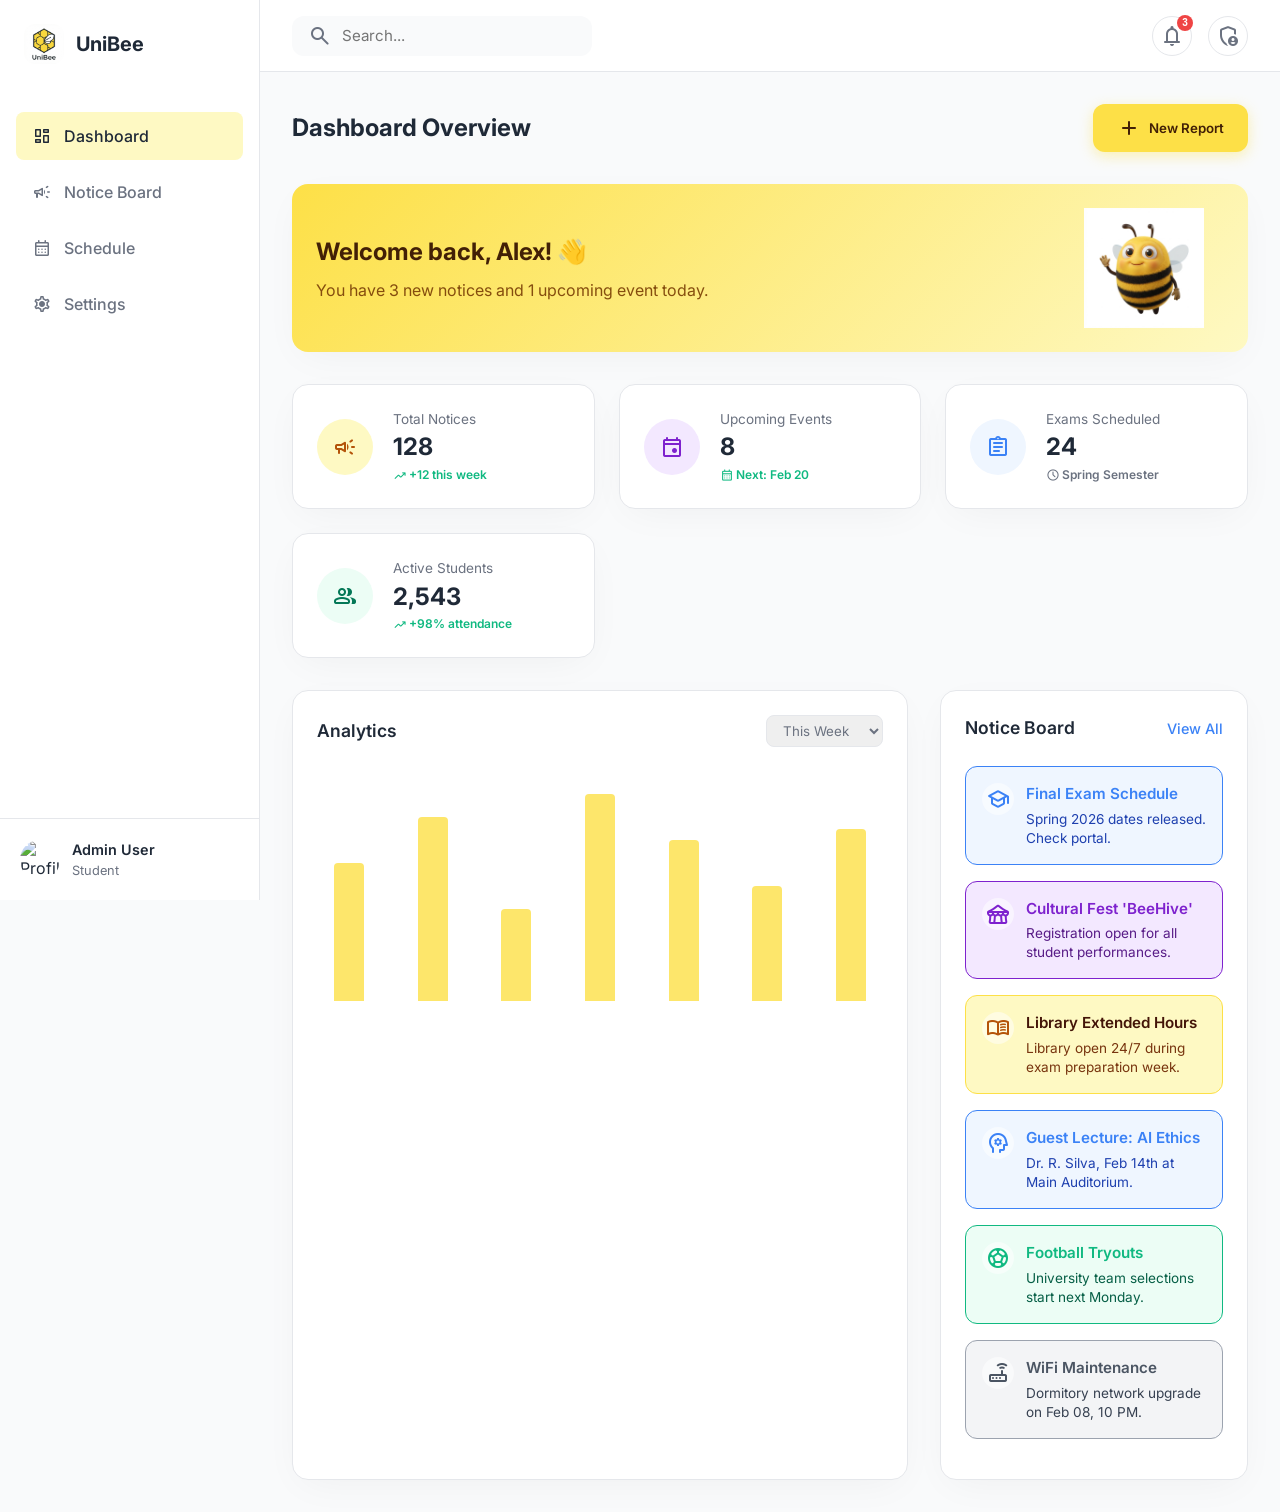
==== admin.html @ 161c79ae "Initial commit: UniBee web application" ====
<!DOCTYPE html>
<html lang="en">

<head>
    <meta charset="UTF-8">
    <meta name="viewport" content="width=device-width, initial-scale=1.0">
    <title>Admin Dashboard - UniBee</title>
    <link rel="stylesheet" href="styles.css">
    <link rel="preconnect" href="https://fonts.googleapis.com">
    <link rel="preconnect" href="https://fonts.gstatic.com" crossorigin>
    <link href="https://fonts.googleapis.com/css2?family=Inter:wght@400;500;600;700&display=swap" rel="stylesheet">
    <link rel="stylesheet"
        href="https://fonts.googleapis.com/css2?family=Material+Symbols+Rounded:opsz,wght,FILL,GRAD@24,400,0,0" />
</head>

<body>
    <div class="app-container">
        <!-- Sidebar -->
        <aside class="sidebar admin-sidebar">
            <div class="brand">
                <div class="logo-icon" style="background: transparent;">
                    <img src="assets/logo.png" alt="UniBee">
                </div>
                <h1>UniBee Admin</h1>
            </div>

            <nav class="nav-menu">
                <a href="notice-board.html" class="nav-item">
                    <span class="material-symbols-rounded">campaign</span>
                    <span>Notice Board</span>
                </a>
                <a href="#" class="nav-item active">
                    <span class="material-symbols-rounded">admin_panel_settings</span>
                    <span>Admin Panel</span>
                </a>
                <a href="analytics.html" class="nav-item">
                    <span class="material-symbols-rounded">analytics</span>
                    <span>Analytics</span>
                </a>
                <a href="schedule.html" class="nav-item">
                    <span class="material-symbols-rounded">calendar_month</span>
                    <span>Schedule</span>
                </a>
            </nav>

            <div class="user-profile">
                <img src="https://ui-avatars.com/api/?name=Admin+User&background=FDE047&color=1F2937&bold=true"
                    alt="Profile" class="avatar">
                <div class="user-info">
                    <span class="name">Admin User</span>
                    <span class="role">Super Admin</span>
                </div>
            </div>
        </aside>

        <!-- Main Content -->
        <main class="main-content">
            <header class="top-header">
                <button class="menu-toggle" id="menuToggle">
                    <span class="material-symbols-rounded">menu</span>
                </button>
                <h2 class="page-title">Admin Dashboard</h2>
                <div class="header-actions">
                    <button class="btn-primary" onclick="window.location.href='create-notice.html'">
                        <span class="material-symbols-rounded">add</span>
                        Create Notice
                    </button>
                </div>
            </header>

            <div class="content-wrapper">
                <!-- Admin Stats -->
                <div class="stats-grid">
                    <div class="card stat-card">
                        <div class="stat-icon yellow-light">
                            <span class="material-symbols-rounded">campaign</span>
                        </div>
                        <div class="stat-info">
                            <span class="label">Total Notices</span>
                            <span class="value">124</span>
                            <span class="trend up">
                                <span class="material-symbols-rounded">trending_up</span>
                                +8 this week
                            </span>
                        </div>
                    </div>
                    <div class="card stat-card">
                        <div class="stat-icon purple-light">
                            <span class="material-symbols-rounded">event_upcoming</span>
                        </div>
                        <div class="stat-info">
                            <span class="label">Upcoming Events</span>
                            <span class="value">12</span>
                            <span class="trend">
                                Next: 2 days
                            </span>
                        </div>
                    </div>
                    <div class="card stat-card">
                        <div class="stat-icon green-light">
                            <span class="material-symbols-rounded">visibility</span>
                        </div>
                        <div class="stat-info">
                            <span class="label">Total Views</span>
                            <span class="value">45.2k</span>
                            <span class="trend up">
                                +15%
                            </span>
                        </div>
                    </div>
                </div>

                <!-- Existing Notices List -->
                <div class="card">
                    <div class="card-header">
                        <h3>Manage Notices</h3>
                        <div class="filter-actions">
                            <button class="icon-btn">
                                <span class="material-symbols-rounded">filter_list</span>
                            </button>
                        </div>
                    </div>

                    <div class="admin-notice-list">
                        <div class="admin-notice-item">
                            <div class="notice-info">
                                <h4>Final Exam Schedule</h4>
                                <span class="meta">Academic • Feb 12, 2026</span>
                            </div>
                            <div class="notice-actions">
                                <div class="view-count">
                                    <span class="material-symbols-rounded">visibility</span>
                                    1.2k
                                </div>
                                <button class="icon-btn small">
                                    <span class="material-symbols-rounded">edit</span>
                                </button>
                                <button class="icon-btn small danger">
                                    <span class="material-symbols-rounded">delete</span>
                                </button>
                            </div>
                        </div>

                        <div class="admin-notice-item">
                            <div class="notice-info">
                                <h4>Cultural Fest 'BeeHive'</h4>
                                <span class="meta">Events • Feb 20, 2026</span>
                            </div>
                            <div class="notice-actions">
                                <div class="view-count">
                                    <span class="material-symbols-rounded">visibility</span>
                                    3.4k
                                </div>
                                <button class="icon-btn small">
                                    <span class="material-symbols-rounded">edit</span>
                                </button>
                                <button class="icon-btn small danger">
                                    <span class="material-symbols-rounded">delete</span>
                                </button>
                            </div>
                        </div>

                        <div class="admin-notice-item">
                            <div class="notice-info">
                                <h4>Library Extended Hours</h4>
                                <span class="meta">General • Feb 10, 2026</span>
                            </div>
                            <div class="notice-actions">
                                <div class="view-count">
                                    <span class="material-symbols-rounded">visibility</span>
                                    890
                                </div>
                                <button class="icon-btn small">
                                    <span class="material-symbols-rounded">edit</span>
                                </button>
                                <button class="icon-btn small danger">
                                    <span class="material-symbols-rounded">delete</span>
                                </button>
                            </div>
                        </div>

                        <div class="admin-notice-item">
                            <div class="notice-info">
                                <h4>Guest Lecture: AI Ethics</h4>
                                <span class="meta">Academic • Feb 14, 2026</span>
                            </div>
                            <div class="notice-actions">
                                <div class="view-count">
                                    <span class="material-symbols-rounded">visibility</span>
                                    450
                                </div>
                                <button class="icon-btn small">
                                    <span class="material-symbols-rounded">edit</span>
                                </button>
                                <button class="icon-btn small danger">
                                    <span class="material-symbols-rounded">delete</span>
                                </button>
                            </div>
                        </div>

                        <div class="admin-notice-item">
                            <div class="notice-info">
                                <h4>WiFi Maintenance</h4>
                                <span class="meta">System • Feb 08, 2026</span>
                            </div>
                            <div class="notice-actions">
                                <div class="view-count">
                                    <span class="material-symbols-rounded">visibility</span>
                                    2.1k
                                </div>
                                <button class="icon-btn small">
                                    <span class="material-symbols-rounded">edit</span>
                                </button>
                                <button class="icon-btn small danger">
                                    <span class="material-symbols-rounded">delete</span>
                                </button>
                            </div>
                        </div>
                    </div>
                </div>
            </div>
        </main>
    </div>
    <script src="script.js"></script>
</body>

</html>
---- styles.css ----
:root {
    /* Colors */
    --primary-color: #FDE047;
    /* Yellow-300/400 approx */
    --primary-hover: #FACC15;
    --primary-text: #422006;
    /* Dark brown text for contrast on yellow */

    --bg-body: #F9FAFB;
    --bg-card: #FFFFFF;
    --bg-sidebar: #FFFFFF;

    --text-main: #1F2937;
    --text-muted: #6B7280;
    --border-color: #E5E7EB;

    /* Semantic Colors */
    --success: #10B981;
    --danger: #EF4444;
    --warning: #F59E0B;
    --info: #3B82F6;

    /* Light variants for backgrounds */
    --info-light: #EFF6FF;
    --success-light: #ECFDF5;
    --purple-light: #F3E8FF;
    --yellow-light: #FEF9C3;

    /* Spacing */
    --radius-sm: 8px;
    --radius-md: 12px;
    --radius-lg: 16px;

    /* Shadows */
    --shadow-sm: 0 1px 2px 0 rgb(0 0 0 / 0.05);
    /* Soft, spread out shadow for modern feel */
    --shadow-card: 0 10px 40px -10px rgba(0, 0, 0, 0.05);
    --shadow-float: 0 20px 25px -5px rgba(0, 0, 0, 0.1), 0 8px 10px -6px rgba(0, 0, 0, 0.1);

    /* Transitions */
    --transition: all 0.3s ease;
}

body.dark-mode {
    --bg-body: #111827;
    --bg-card: #1F2937;
    --bg-sidebar: #1F2937;
    --text-main: #F9FAFB;
    --text-muted: #9CA3AF;
    --border-color: #374151;
    --shadow-sm: 0 1px 2px 0 rgb(0 0 0 / 0.3);
    --shadow-card: 0 10px 15px -3px rgba(0, 0, 0, 0.4);

    /* Adjust semantic colors for dark mode if needed */
    --info-light: rgba(59, 130, 246, 0.2);
    --success-light: rgba(16, 185, 129, 0.2);
    --purple-light: rgba(168, 85, 247, 0.2);
    --yellow-light: rgba(253, 224, 71, 0.1);
}

/* Empty State */
.empty-state {
    display: flex;
    flex-direction: column;
    align-items: center;
    justify-content: center;
    padding: 60px 20px;
    text-align: center;
    color: var(--text-muted);
    background: var(--bg-card);
    border-radius: var(--radius-md);
    border: 1px dashed var(--border-color);
}

.empty-state img {
    width: 120px;
    height: auto;
    margin-bottom: 24px;
    opacity: 0.8;
}

.empty-state h3 {
    font-size: 1.25rem;
    color: var(--text-main);
    margin-bottom: 8px;
}

.empty-state p {
    max-width: 300px;
    margin: 0 auto;
}


* {
    margin: 0;
    padding: 0;
    box-sizing: border-box;
}

body {
    font-family: 'Inter', sans-serif;
    background-color: var(--bg-body);
    color: var(--text-main);
    line-height: 1.5;
}

/* Layout */
.app-container {
    display: flex;
    min-height: 100vh;
}

/* Sidebar */
.sidebar {
    width: 260px;
    background-color: var(--bg-sidebar);
    border-right: 1px solid var(--border-color);
    display: flex;
    flex-direction: column;
    position: fixed;
    height: 100vh;
    left: 0;
    top: 0;
    z-index: 50;
    transition: var(--transition);
}

.brand {
    padding: 24px;
    display: flex;
    align-items: center;
    gap: 12px;
}

.logo-icon {
    width: 40px;
    height: 40px;
    background-color: var(--primary-color);
    border-radius: var(--radius-md);
    display: flex;
    align-items: center;
    justify-content: center;
    color: var(--primary-text);
    overflow: hidden;
    /* Ensure image fits */
}

.welcome-banner.gradient-bg {
    display: flex;
    justify-content: space-between;
    align-items: center;
    margin-bottom: 32px;
    background: linear-gradient(135deg, #FDE047 0%, #FEF9C3 100%);
    border: none;
}

.welcome-text h2 {
    color: var(--primary-text);
    margin-bottom: 8px;
}

.welcome-text p {
    color: #854D0E;
    /* Darker yellow-brown */
}

.logo-icon img {
    width: 100%;
    height: 100%;
    object-fit: cover;
}

.brand h1 {
    font-size: 1.25rem;
    font-weight: 700;
    color: var(--text-main);
}

.nav-menu {
    flex: 1;
    padding: 24px 16px;
    display: flex;
    flex-direction: column;
    gap: 8px;
}

.nav-item {
    display: flex;
    align-items: center;
    gap: 12px;
    padding: 12px 16px;
    text-decoration: none;
    color: var(--text-muted);
    border-radius: var(--radius-sm);
    transition: var(--transition);
    font-weight: 500;
}

.nav-item:hover,
.nav-item.active {
    background-color: var(--yellow-light);
    color: var(--text-main);
    /* Or dark yellow text */
}

/* Material Icons sizing adjustments */
.nav-item .material-symbols-rounded {
    font-size: 20px;
}

.user-profile {
    padding: 20px;
    border-top: 1px solid var(--border-color);
    display: flex;
    align-items: center;
    gap: 12px;
}

.avatar {
    width: 40px;
    height: 40px;
    border-radius: 50%;
    object-fit: cover;
}

.user-info {
    display: flex;
    flex-direction: column;
}

.user-info .name {
    font-weight: 600;
    font-size: 0.9rem;
}

.user-info .role {
    font-size: 0.8rem;
    color: var(--text-muted);
}

/* Main Content */
.main-content {
    flex: 1;
    margin-left: 260px;
    /* match sidebar width */
    max-width: calc(100% - 260px);
}

/* Header */
.top-header {
    height: 72px;
    background-color: var(--bg-card);
    border-bottom: 1px solid var(--border-color);
    display: flex;
    align-items: center;
    justify-content: space-between;
    padding: 0 32px;
    position: sticky;
    top: 0;
    z-index: 40;
}

.header-search {
    display: flex;
    align-items: center;
    background-color: var(--bg-body);
    padding: 8px 16px;
    border-radius: var(--radius-md);
    width: 300px;
    gap: 10px;
    color: var(--text-muted);
}

.header-search input {
    border: none;
    background: transparent;
    outline: none;
    width: 100%;
    font-family: inherit;
    font-size: 0.95rem;
}

.header-actions {
    display: flex;
    align-items: center;
    gap: 16px;
}

.icon-btn {
    width: 40px;
    height: 40px;
    border-radius: 50%;
    border: 1px solid var(--border-color);
    background: transparent;
    display: flex;
    align-items: center;
    justify-content: center;
    cursor: pointer;
    color: var(--text-muted);
    position: relative;
    transition: var(--transition);
}

.icon-btn:hover {
    background-color: var(--bg-body);
    color: var(--text-main);
}

.badge {
    position: absolute;
    top: -2px;
    right: -2px;
    background-color: var(--danger);
    color: white;
    font-size: 10px;
    font-weight: 700;
    height: 16px;
    min-width: 16px;
    border-radius: 8px;
    display: flex;
    align-items: center;
    justify-content: center;
    padding: 0 4px;
}

/* Dashboard Content */
.content-wrapper {
    padding: 32px;
    max-width: 1400px;
    margin: 0 auto;
}

.page-header {
    display: flex;
    justify-content: space-between;
    align-items: center;
    margin-bottom: 32px;
}

.page-header h2 {
    font-size: 1.5rem;
    font-weight: 700;
}

.btn-primary {
    background-color: var(--primary-color);
    color: var(--primary-text);
    border: none;
    padding: 12px 24px;
    border-radius: var(--radius-md);
    font-weight: 600;
    display: flex;
    align-items: center;
    gap: 8px;
    cursor: pointer;
    transition: var(--transition);
    font-family: inherit;
    box-shadow: 0 4px 14px 0 rgba(253, 224, 71, 0.4);
    /* soft yellow glow */
}

.btn-primary:hover {
    background-color: var(--primary-hover);
    transform: translateY(-1px);
}

/* Cards */
.card {
    background-color: var(--bg-card);
    border-radius: var(--radius-lg);
    box-shadow: var(--shadow-card);
    padding: 24px;
    border: 1px solid var(--border-color);
    /* Subtle border for clean look */
}

/* Stats Grid */
.stats-grid {
    display: grid;
    grid-template-columns: repeat(auto-fit, minmax(240px, 1fr));
    gap: 24px;
    margin-bottom: 32px;
}

.stat-card {
    display: flex;
    align-items: center;
    gap: 20px;
}

.stat-icon {
    width: 56px;
    height: 56px;
    border-radius: 50%;
    display: flex;
    align-items: center;
    justify-content: center;
    color: var(--text-main);
}

.yellow-light {
    background-color: var(--yellow-light);
    color: #B45309;
}

.purple-light {
    background-color: var(--purple-light);
    color: #7E22CE;
}

.green-light {
    background-color: var(--success-light);
    color: #047857;
}

.stat-info {
    display: flex;
    flex-direction: column;
}

.stat-info .label {
    font-size: 0.85rem;
    color: var(--text-muted);
    margin-bottom: 4px;
}

.stat-info .value {
    font-size: 1.5rem;
    font-weight: 700;
    line-height: 1.2;
}

.trend {
    display: flex;
    align-items: center;
    font-size: 0.75rem;
    font-weight: 600;
    margin-top: 4px;
    gap: 2px;
}

.trend.up {
    color: var(--success);
}

.trend.down {
    color: var(--danger);
}

.trend .material-symbols-rounded {
    font-size: 14px;
}

/* Dashboard Grid */
.dashboard-grid {
    display: grid;
    grid-template-columns: 2fr 1fr;
    gap: 32px;
}

@media (max-width: 1024px) {
    .dashboard-grid {
        grid-template-columns: 1fr;
    }
}

.card-header {
    display: flex;
    justify-content: space-between;
    align-items: center;
    margin-bottom: 24px;
}

.card-header h3 {
    font-size: 1.1rem;
    font-weight: 600;
}

.select-input {
    padding: 6px 12px;
    border-radius: var(--radius-sm);
    border: 1px solid var(--border-color);
    font-family: inherit;
    color: var(--text-muted);
}

.chart-placeholder {
    height: 250px;
    display: flex;
    align-items: flex-end;
    justify-content: center;
    padding-bottom: 20px;
}

.bar-chart-mock {
    display: flex;
    align-items: flex-end;
    gap: 20px;
    height: 100%;
    width: 100%;
    justify-content: space-around;
}

.bar {
    width: 30px;
    background-color: var(--primary-color);
    border-radius: 4px 4px 0 0;
    opacity: 0.8;
    transition: var(--transition);
}

.bar:hover {
    opacity: 1;
    height: calc(100% + 5px) !important;
}

/* Activity List */
.activity-list {
    display: flex;
    flex-direction: column;
    gap: 20px;
}

.activity-item {
    display: flex;
    gap: 16px;
    align-items: flex-start;
}

.activity-icon {
    width: 36px;
    height: 36px;
    border-radius: 50%;
    display: flex;
    align-items: center;
    justify-content: center;
    font-size: 0.8rem;
    font-weight: 700;
    flex-shrink: 0;
}

.activity-icon.yellow {
    background-color: var(--yellow-light);
    color: #B45309;
}

.activity-icon.blue {
    background-color: var(--info-light);
    color: var(--info);
}

.activity-icon.green {
    background-color: var(--success-light);
    color: var(--success);
}

.activity-details p {
    font-size: 0.9rem;
    color: var(--text-main);
    line-height: 1.4;
}

.activity-details .time {
    font-size: 0.75rem;
    color: var(--text-muted);
}

.link-btn {
    text-decoration: none;
    color: var(--info);
    font-weight: 500;
    font-size: 0.9rem;
}

.menu-toggle {
    display: none;
}

/* Mobile Responsiveness */
@media (max-width: 768px) {
    .sidebar {
        transform: translateX(-100%);
    }

    .sidebar.active {
        transform: translateX(0);
    }

    .main-content {
        margin-left: 0;
        max-width: 100%;
    }

    .menu-toggle {
        display: block;
        background: none;
        border: none;
        cursor: pointer;
        padding: 4px;
    }

    .header-search {
        display: none;
        /* Hide search on mobile for simplicity */
    }

    .top-header {
        padding: 0 16px;
    }

    .content-wrapper {
        padding: 20px 16px;
    }
}

/* Authentication Pages */
.auth-body {
    background-color: var(--bg-body);
    display: flex;
    align-items: center;
    justify-content: center;
    min-height: 100vh;
}

.auth-container {
    padding: 24px;
    width: 100%;
    max-width: 440px;
}

.auth-card {
    background: var(--bg-card);
    padding: 40px;
    border-radius: var(--radius-lg);
    box-shadow: var(--shadow-card);
    border: 1px solid var(--border-color);
}

.auth-header {
    text-align: center;
    margin-bottom: 32px;
}

.logo-icon.large {
    width: 56px;
    height: 56px;
    margin: 0 auto 20px;
    font-size: 32px;
}

.auth-header h1 {
    font-size: 1.5rem;
    font-weight: 700;
    margin-bottom: 8px;
    color: var(--text-main);
}

.auth-header p {
    color: var(--text-muted);
}

.form-group {
    margin-bottom: 20px;
}

.form-group label {
    display: block;
    font-size: 0.9rem;
    font-weight: 500;
    margin-bottom: 8px;
    color: var(--text-main);
}

.input-wrapper {
    position: relative;
    display: flex;
    align-items: center;
}

.input-wrapper .material-symbols-rounded {
    position: absolute;
    left: 12px;
    color: var(--text-muted);
    font-size: 20px;
    pointer-events: none;
}

.input-wrapper input {
    width: 100%;
    padding: 12px 12px 12px 40px;
    border-radius: var(--radius-sm);
    border: 1px solid var(--border-color);
    font-family: inherit;
    font-size: 0.95rem;
    transition: var(--transition);
}

.input-wrapper input:focus {
    outline: none;
    border-color: var(--primary-color);
    box-shadow: 0 0 0 3px var(--yellow-light);
}

.form-actions {
    display: flex;
    justify-content: flex-end;
    margin-bottom: 24px;
}

.forgot-pass {
    font-size: 0.85rem;
    color: var(--primary-text);
    text-decoration: none;
    font-weight: 500;
}

.full-width {
    width: 100%;
    justify-content: center;
}

.auth-footer {
    margin-top: 24px;
    text-align: center;
    font-size: 0.9rem;
    color: var(--text-muted);
}

.auth-footer a {
    color: var(--primary-text);
    text-decoration: none;
    font-weight: 600;
}

/* Notice Cards */
.notice-card {
    background-color: var(--yellow-light);
    border: 1px solid var(--primary-color);
    padding: 16px;
    border-radius: var(--radius-md);
    margin-bottom: 16px;
    display: flex;
    gap: 12px;
    align-items: flex-start;
}

.notice-icon {
    color: #B45309;
    /* Dark yellow/brown */
    background: rgba(255, 255, 255, 0.5);
    width: 32px;
    height: 32px;
    border-radius: 50%;
    display: flex;
    align-items: center;
    justify-content: center;
    flex-shrink: 0;
}

.notice-content h4 {
    font-size: 0.95rem;
    font-weight: 600;
    color: #431407;
    /* Darkest brown */
    margin-bottom: 4px;
}

.notice-content p {
    font-size: 0.85rem;
    color: #78350F;
    line-height: 1.4;
}

/* Notice Details Page */
.header-left {
    display: flex;
    align-items: center;
    gap: 16px;
}

.back-btn {
    border: none;
    background-color: var(--bg-body);
}

.page-title {
    font-size: 1.25rem;
    font-weight: 700;
}

.detail-card {
    background: var(--bg-card);
    border-radius: var(--radius-lg);
    box-shadow: var(--shadow-card);
    overflow: hidden;
    padding: 40px;
    max-width: 800px;
    margin: 0 auto;
}

.detail-header {
    margin-bottom: 24px;
}

.meta-tags {
    display: flex;
    gap: 12px;
    margin-bottom: 16px;
}

.badge-tag {
    display: inline-flex;
    align-items: center;
    gap: 6px;
    padding: 4px 12px;
    border-radius: 20px;
    font-size: 0.8rem;
    font-weight: 600;
}

.badge-tag.category {
    background-color: var(--yellow-light);
    color: #B45309;
}

.badge-tag.date {
    background-color: var(--bg-body);
    color: var(--text-muted);
}

.badge-tag .material-symbols-rounded {
    font-size: 16px;
}

.detail-header h1 {
    font-size: 2rem;
    line-height: 1.2;
}

.media-preview {
    width: 100%;
    aspect-ratio: 16 / 9;
    background-color: var(--bg-body);
    border-radius: var(--radius-md);
    display: flex;
    align-items: center;
    justify-content: center;
    margin-bottom: 32px;
    border: 2px dashed var(--border-color);
}

.placeholder-media {
    text-align: center;
    color: var(--text-muted);
}

.placeholder-media .material-symbols-rounded {
    font-size: 48px;
    margin-bottom: 8px;
    display: block;
}

.detail-body {
    font-size: 1.05rem;
    line-height: 1.7;
    margin-bottom: 40px;
    color: var(--text-main);
}

.detail-body p {
    margin-bottom: 16px;
}

.detail-body h3 {
    margin: 24px 0 16px;
    font-size: 1.2rem;
}

.detail-body ul {
    list-style-position: inside;
    margin-bottom: 16px;
    padding-left: 16px;
}

.detail-actions {
    display: flex;
    gap: 16px;
    padding-top: 24px;
    border-top: 1px solid var(--border-color);
}

.btn-secondary {
    background-color: transparent;
    border: 1px solid var(--border-color);
    padding: 12px 24px;
    border-radius: var(--radius-md);
    font-weight: 600;
    cursor: pointer;
    font-family: inherit;
    display: flex;
    align-items: center;
    gap: 8px;
    color: var(--text-main);
    transition: var(--transition);
}

.btn-secondary:hover {
    background-color: var(--bg-body);
}

/* Admin Dashboard */
.admin-notice-list {
    display: flex;
    flex-direction: column;
}

.admin-notice-item {
    display: flex;
    justify-content: space-between;
    align-items: center;
    padding: 20px;
    border-bottom: 1px solid var(--border-color);
    transition: var(--transition);
}

.admin-notice-item:last-child {
    border-bottom: none;
}

.admin-notice-item:hover {
    background-color: var(--bg-body);
}

.notice-info h4 {
    font-size: 1rem;
    font-weight: 600;
    margin-bottom: 4px;
}

.notice-info .meta {
    font-size: 0.85rem;
    color: var(--text-muted);
}

.notice-actions {
    display: flex;
    align-items: center;
    gap: 16px;
}

.view-count {
    display: flex;
    align-items: center;
    gap: 6px;
    font-size: 0.85rem;
    color: var(--text-muted);
    margin-right: 16px;
}

.view-count .material-symbols-rounded {
    font-size: 18px;
}

.icon-btn.small {
    width: 32px;
    height: 32px;
}

.icon-btn.small .material-symbols-rounded {
    font-size: 18px;
}

.icon-btn.danger {
    color: var(--danger);
    border-color: transparent;
}

.icon-btn.danger:hover {
    background-color: #FEF2F2;
    /* Red-50 */
}

/* Create Notice Form */
.create-form-card {
    background: var(--bg-card);
    padding: 32px;
    border-radius: var(--radius-lg);
    box-shadow: var(--shadow-card);
    max-width: 800px;
    margin: 0 auto;
}

.form-section {
    margin-bottom: 24px;
}

.form-section label {
    display: block;
    margin-bottom: 8px;
    font-weight: 500;
    color: var(--text-main);
}

.form-row {
    display: flex;
    gap: 20px;
}

.form-section.half {
    flex: 1;
}

.form-input,
.form-select,
.form-textarea {
    width: 100%;
    padding: 12px;
    border-radius: var(--radius-sm);
    border: 1px solid var(--border-color);
    font-family: inherit;
    font-size: 0.95rem;
    background-color: var(--bg-body);
}

.form-input:focus,
.form-select:focus,
.form-textarea:focus {
    outline: none;
    border-color: var(--primary-color);
}

.file-upload-area {
    border: 2px dashed var(--border-color);
    border-radius: var(--radius-md);
    padding: 40px;
    text-align: center;
    background-color: var(--bg-body);
    cursor: pointer;
    transition: var(--transition);
}

.file-upload-area:hover {
    border-color: var(--primary-color);
    background-color: var(--yellow-light);
}

.file-upload-area .material-symbols-rounded {
    font-size: 48px;
    color: var(--text-muted);
    margin-bottom: 12px;
}

.upload-hint {
    display: block;
    font-size: 0.8rem;
    color: var(--text-muted);
    margin-top: 8px;
}

.form-actions-footer {
    display: flex;
    justify-content: flex-end;
    gap: 16px;
    margin-top: 32px;
    padding-top: 24px;
    border-top: 1px solid var(--border-color);
}

/* Settings Page */
.settings-container {
    max-width: 800px;
    margin: 0 auto;
    display: flex;
    flex-direction: column;
    gap: 24px;
}

.settings-card {
    padding: 0;
    /* Override default card padding for flush list */
    overflow: hidden;
}

.settings-card .card-header {
    padding: 20px 24px;
    border-bottom: 1px solid var(--border-color);
    margin-bottom: 0;
    background-color: rgba(0, 0, 0, 0.02);
}

.setting-item {
    display: flex;
    justify-content: space-between;
    align-items: center;
    padding: 24px;
    border-bottom: 1px solid var(--border-color);
}

.setting-item:last-child {
    border-bottom: none;
}

.setting-info h4 {
    font-size: 1rem;
    font-weight: 600;
    margin-bottom: 4px;
}

.setting-info p {
    font-size: 0.85rem;
    color: var(--text-muted);
}

.text-danger {
    color: var(--danger);
}

/* Toggle Switch */
.switch {
    position: relative;
    display: inline-block;
    width: 52px;
    height: 28px;
}

.switch input {
    opacity: 0;
    width: 0;
    height: 0;
}

.slider {
    position: absolute;
    cursor: pointer;
    top: 0;
    left: 0;
    right: 0;
    bottom: 0;
    background-color: #E5E7EB;
    transition: .4s;
}

.slider:before {
    position: absolute;
    content: "";
    height: 20px;
    width: 20px;
    left: 4px;
    bottom: 4px;
    background-color: white;
    transition: .4s;
    box-shadow: 0 1px 2px rgba(0, 0, 0, 0.1);
}

input:checked+.slider {
    background-color: var(--primary-color);
}

input:checked+.slider:before {
    transform: translateX(24px);
}

.slider.round {
    border-radius: 34px;
}

.slider.round:before {
    border-radius: 50%;
}

/* Font Controls */
.font-controls {
    display: flex;
    background-color: var(--bg-body);
    border-radius: var(--radius-sm);
    padding: 4px;
    border: 1px solid var(--border-color);
}

.font-btn {
    border: none;
    background: transparent;
    padding: 6px 16px;
    cursor: pointer;
    border-radius: 4px;
    font-weight: 700;
    color: var(--text-muted);
}

.font-btn.small {
    font-size: 12px;
}

.font-btn.medium {
    font-size: 16px;
}

.font-btn.large {
    font-size: 20px;
}

.font-btn.active {
    background-color: white;
    box-shadow: var(--shadow-sm);
    color: var(--text-main);
}

/* Notice Board Page */
.notice-filters {
    margin-bottom: 32px;
    display: flex;
    flex-direction: column;
    gap: 20px;
}

.search-bar-large {
    display: flex;
    align-items: center;
    background-color: var(--bg-body);
    padding: 12px 16px;
    border-radius: var(--radius-md);
    border: 1px solid var(--border-color);
    gap: 12px;
    color: var(--text-muted);
}

.search-bar-large input {
    border: none;
    background: transparent;
    outline: none;
    width: 100%;
    font-family: inherit;
    font-size: 1rem;
}

.filter-chips {
    display: flex;
    gap: 12px;
    flex-wrap: wrap;
}

.filter-chip {
    padding: 8px 20px;
    border-radius: 24px;
    border: 1px solid var(--border-color);
    background-color: var(--bg-body);
    color: var(--text-muted);
    font-weight: 500;
    cursor: pointer;
    transition: var(--transition);
    font-family: inherit;
}

.filter-chip:hover {
    background-color: #F3F4F6;
}

.filter-chip.active {
    background-color: var(--primary-color);
    color: var(--primary-text);
    border-color: var(--primary-color);
    box-shadow: var(--shadow-sm);
}

.notice-grid {
    display: grid;
    grid-template-columns: repeat(auto-fill, minmax(300px, 1fr));
    gap: 24px;
}

.notice-card.full-height {
    display: flex;
    flex-direction: column;
    margin-bottom: 0;
    height: 100%;
    transition: var(--transition);
}

.notice-card.full-height:hover {
    transform: translateY(-4px);
    box-shadow: var(--shadow-card);
}

.notice-header {
    display: flex;
    justify-content: space-between;
    align-items: flex-start;
    margin-bottom: 12px;
    width: 100%;
}

/* Profile Settings */
.profile-edit-header {
    display: flex;
    gap: 20px;
    align-items: center;
    width: 100%;
}

.avatar.large {
    width: 80px;
    height: 80px;
}

.profile-actions {
    display: flex;
    gap: 12px;
}

.setting-input-group {
    width: 100%;
    display: flex;
    flex-direction: column;
    gap: 8px;
}

.setting-input-group label {
    font-weight: 500;
    font-size: 0.9rem;
}

.form-input {
    padding: 10px 12px;
    border: 1px solid var(--border-color);
    border-radius: var(--radius-sm);
    font-family: inherit;
    font-size: 1rem;
    width: 100%;
}

/* Schedule Page */
.schedule-layout {
    display: grid;
    grid-template-columns: 2fr 1fr;
    gap: 24px;
}

@media (max-width: 1024px) {
    .schedule-layout {
        grid-template-columns: 1fr;
    }
}

.calendar-header {
    display: flex;
    justify-content: space-between;
    align-items: center;
    margin-bottom: 20px;
}

.calendar-grid {
    display: grid;
    grid-template-columns: repeat(7, 1fr);
    text-align: center;
    gap: 8px;
}

.weekday {
    font-weight: 600;
    color: var(--text-muted);
    padding-bottom: 12px;
}

.day {
    aspect-ratio: 1;
    display: flex;
    align-items: center;
    justify-content: center;
    border-radius: 50%;
    cursor: pointer;
    position: relative;
    font-weight: 500;
}

.day:hover {
    background-color: #F3F4F6;
}

.day.current {
    background-color: var(--primary-color);
    color: var(--primary-text);
    font-weight: 700;
}

.day.muted {
    color: #D1D5DB;
}

.dot {
    position: absolute;
    bottom: 4px;
    width: 5px;
    height: 5px;
    border-radius: 50%;
}

.dot.academic {
    background-color: var(--info);
}

.dot.event {
    background-color: #7E22CE;
}

.dot.sports {
    background-color: var(--success);
}

.dot.system {
    background-color: #4B5563;
}

.events-list {
    display: flex;
    flex-direction: column;
    gap: 16px;
}

.event-item {
    display: flex;
    gap: 16px;
    padding-bottom: 16px;
    border-bottom: 1px solid var(--border-color);
}

.event-item:last-child {
    border-bottom: none;
}

.event-date {
    display: flex;
    flex-direction: column;
    align-items: center;
    background-color: var(--bg-body);
    padding: 8px 12px;
    border-radius: var(--radius-sm);
    min-width: 60px;
}

.day-num {
    font-size: 1.2rem;
    font-weight: 700;
}

.month {
    font-size: 0.7rem;
    color: var(--text-muted);
    font-weight: 600;
}

/* Students Table */
.table-card {
    padding: 0;
    overflow: hidden;
}

.data-table {
    width: 100%;
    border-collapse: collapse;
    text-align: left;
}

.data-table th {
    padding: 16px 24px;
    background-color: #F9FAFB;
    font-weight: 600;
    color: var(--text-muted);
    border-bottom: 1px solid var(--border-color);
}

.data-table td {
    padding: 16px 24px;
    border-bottom: 1px solid var(--border-color);
}

.user-cell {
    display: flex;
    align-items: center;
    gap: 12px;
    font-weight: 500;
}

.status-badge {
    padding: 4px 10px;
    border-radius: 12px;
    font-size: 0.8rem;
    font-weight: 600;
}

.status-badge.active {
    background-color: var(--success-light);
    color: var(--success);
}

.status-badge.inactive {
    background-color: #F3F4F6;
    color: var(--text-muted);
}

/* Analytics Charts */
.css-bar-chart {
    height: 200px;
    display: flex;
    align-items: flex-end;
    gap: 12px;
    padding-top: 20px;
}

.chart-bar {
    flex: 1;
    background-color: var(--primary-color);
    border-radius: 4px 4px 0 0;
    position: relative;
    transition: height 0.3s ease;
}

.chart-bar:hover {
    background-color: var(--primary-hover);
}

.chart-bar span {
    position: absolute;
    bottom: -25px;
    width: 100%;
    text-align: center;
    font-size: 0.8rem;
    color: var(--text-muted);
}

.category-list {
    display: flex;
    flex-direction: column;
    gap: 20px;
}

.cat-info {
    display: flex;
    justify-content: space-between;
    margin-bottom: 6px;
    font-size: 0.9rem;
}

.progress-bar {
    height: 8px;
    background-color: #F3F4F6;
    border-radius: 4px;
    overflow: hidden;
}

.progress {
    height: 100%;
    border-radius: 4px;
}
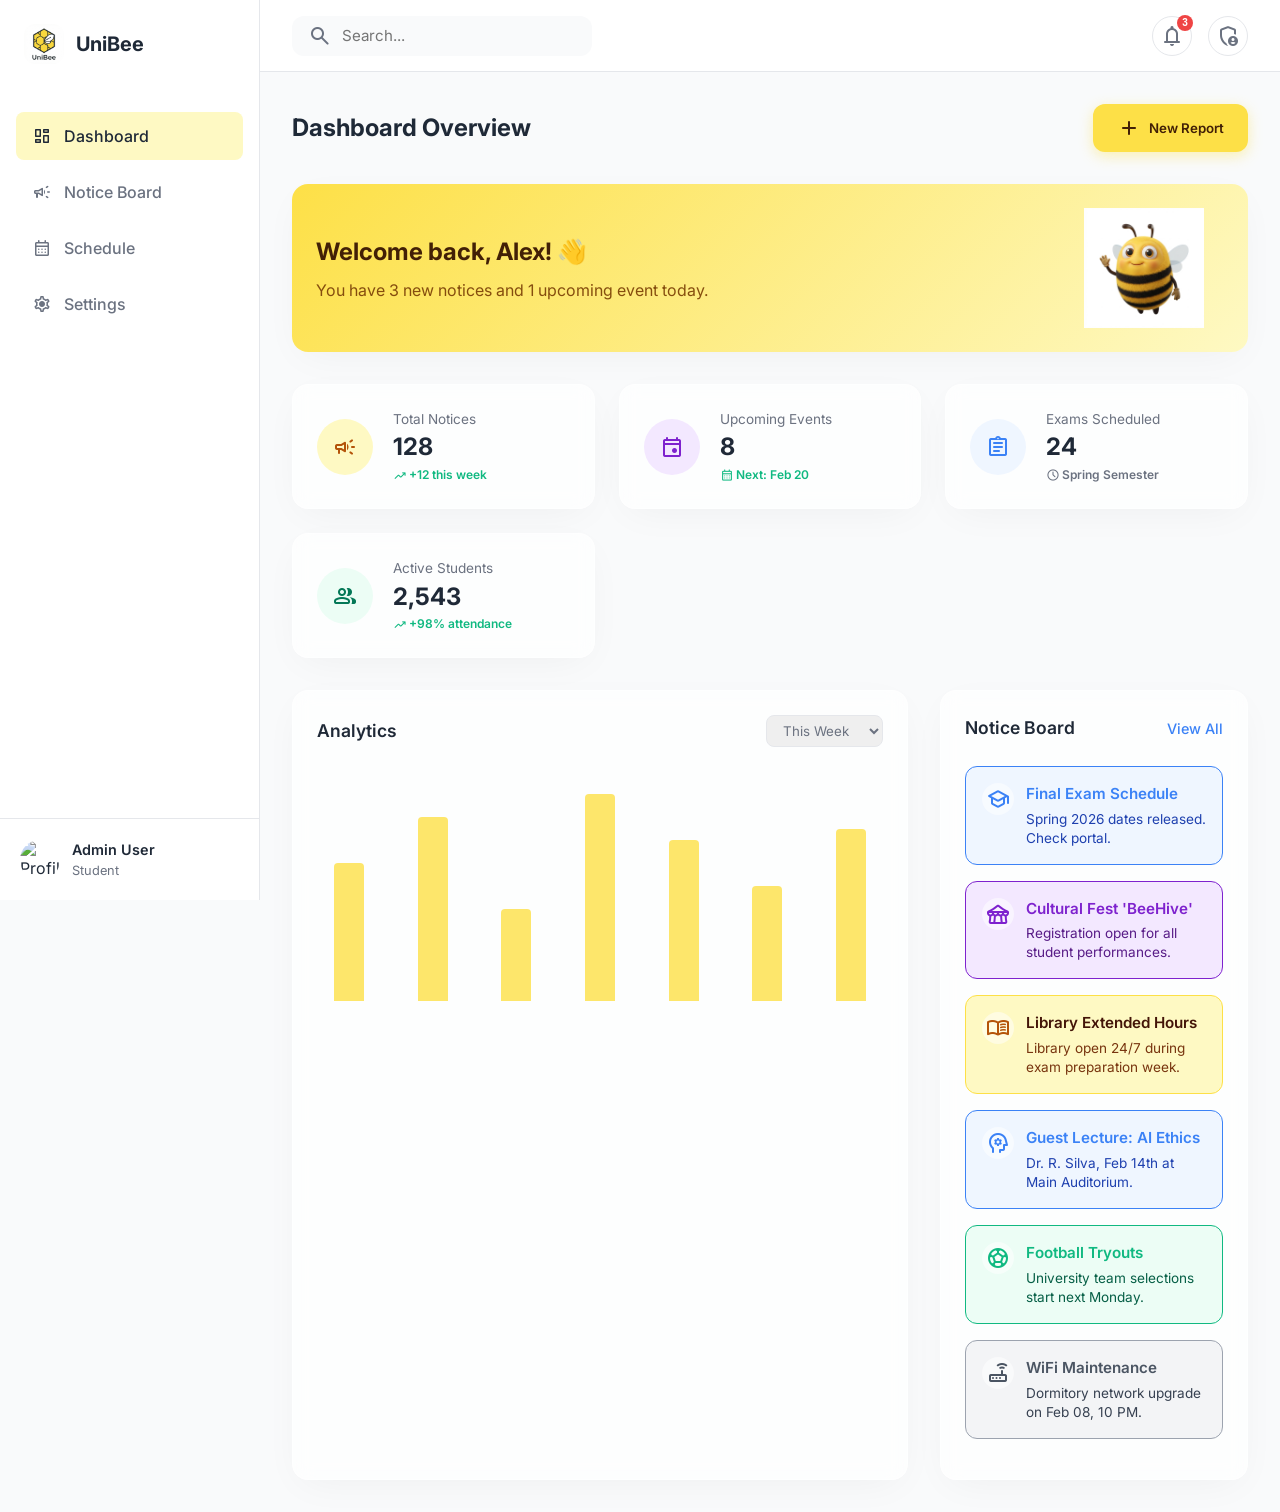
==== commit 5da6928c: "Initial commit" ====
--- a/admin.html
+++ b/admin.html
@@ -135,7 +135,7 @@
                                 <button class="icon-btn small">
                                     <span class="material-symbols-rounded">edit</span>
                                 </button>
-                                <button class="icon-btn small danger">
+                                <button class="icon-btn small danger delete-notice-btn">
                                     <span class="material-symbols-rounded">delete</span>
                                 </button>
                             </div>
@@ -154,7 +154,7 @@
                                 <button class="icon-btn small">
                                     <span class="material-symbols-rounded">edit</span>
                                 </button>
-                                <button class="icon-btn small danger">
+                                <button class="icon-btn small danger delete-notice-btn">
                                     <span class="material-symbols-rounded">delete</span>
                                 </button>
                             </div>
@@ -173,7 +173,7 @@
                                 <button class="icon-btn small">
                                     <span class="material-symbols-rounded">edit</span>
                                 </button>
-                                <button class="icon-btn small danger">
+                                <button class="icon-btn small danger delete-notice-btn">
                                     <span class="material-symbols-rounded">delete</span>
                                 </button>
                             </div>
@@ -192,7 +192,7 @@
                                 <button class="icon-btn small">
                                     <span class="material-symbols-rounded">edit</span>
                                 </button>
-                                <button class="icon-btn small danger">
+                                <button class="icon-btn small danger delete-notice-btn">
                                     <span class="material-symbols-rounded">delete</span>
                                 </button>
                             </div>
@@ -211,7 +211,7 @@
                                 <button class="icon-btn small">
                                     <span class="material-symbols-rounded">edit</span>
                                 </button>
-                                <button class="icon-btn small danger">
+                                <button class="icon-btn small danger delete-notice-btn">
                                     <span class="material-symbols-rounded">delete</span>
                                 </button>
                             </div>
--- a/styles.css
+++ b/styles.css
@@ -41,9 +41,22 @@
     --transition: all 0.3s ease;
 }
 
+/* Global Transitions */
+a,
+button,
+input,
+.card,
+.stat-card,
+.notice-card,
+.nav-item,
+.icon-btn,
+.btn-primary {
+    transition: var(--transition);
+}
+
 body.dark-mode {
     --bg-body: #111827;
-    --bg-card: #1F2937;
+    --bg-card: rgba(31, 41, 55, 0.7);
     --bg-sidebar: #1F2937;
     --text-main: #F9FAFB;
     --text-muted: #9CA3AF;
@@ -366,11 +379,13 @@
 
 /* Cards */
 .card {
-    background-color: var(--bg-card);
+    background-color: rgba(255, 255, 255, 0.7);
+    backdrop-filter: blur(10px);
+    -webkit-backdrop-filter: blur(10px);
     border-radius: var(--radius-lg);
     box-shadow: var(--shadow-card);
     padding: 24px;
-    border: 1px solid var(--border-color);
+    border: 1px solid rgba(255, 255, 255, 0.5);
     /* Subtle border for clean look */
 }
 
@@ -1550,4 +1565,39 @@
 .progress {
     height: 100%;
     border-radius: 4px;
+}
+
+/* Toast Notification */
+.toast-container {
+    position: fixed;
+    bottom: 24px;
+    right: 24px;
+    z-index: 1000;
+}
+
+.toast {
+    background-color: var(--bg-card);
+    color: var(--text-main);
+    padding: 16px 24px;
+    border-radius: var(--radius-md);
+    box-shadow: var(--shadow-float);
+    display: flex;
+    align-items: center;
+    gap: 12px;
+    margin-top: 10px;
+    border-left: 4px solid var(--success);
+    transform: translateX(120%);
+    transition: transform 0.3s ease;
+}
+
+.toast.show {
+    transform: translateX(0);
+}
+
+.toast.success {
+    border-left-color: var(--success);
+}
+
+.toast .material-symbols-rounded {
+    color: var(--success);
 }
